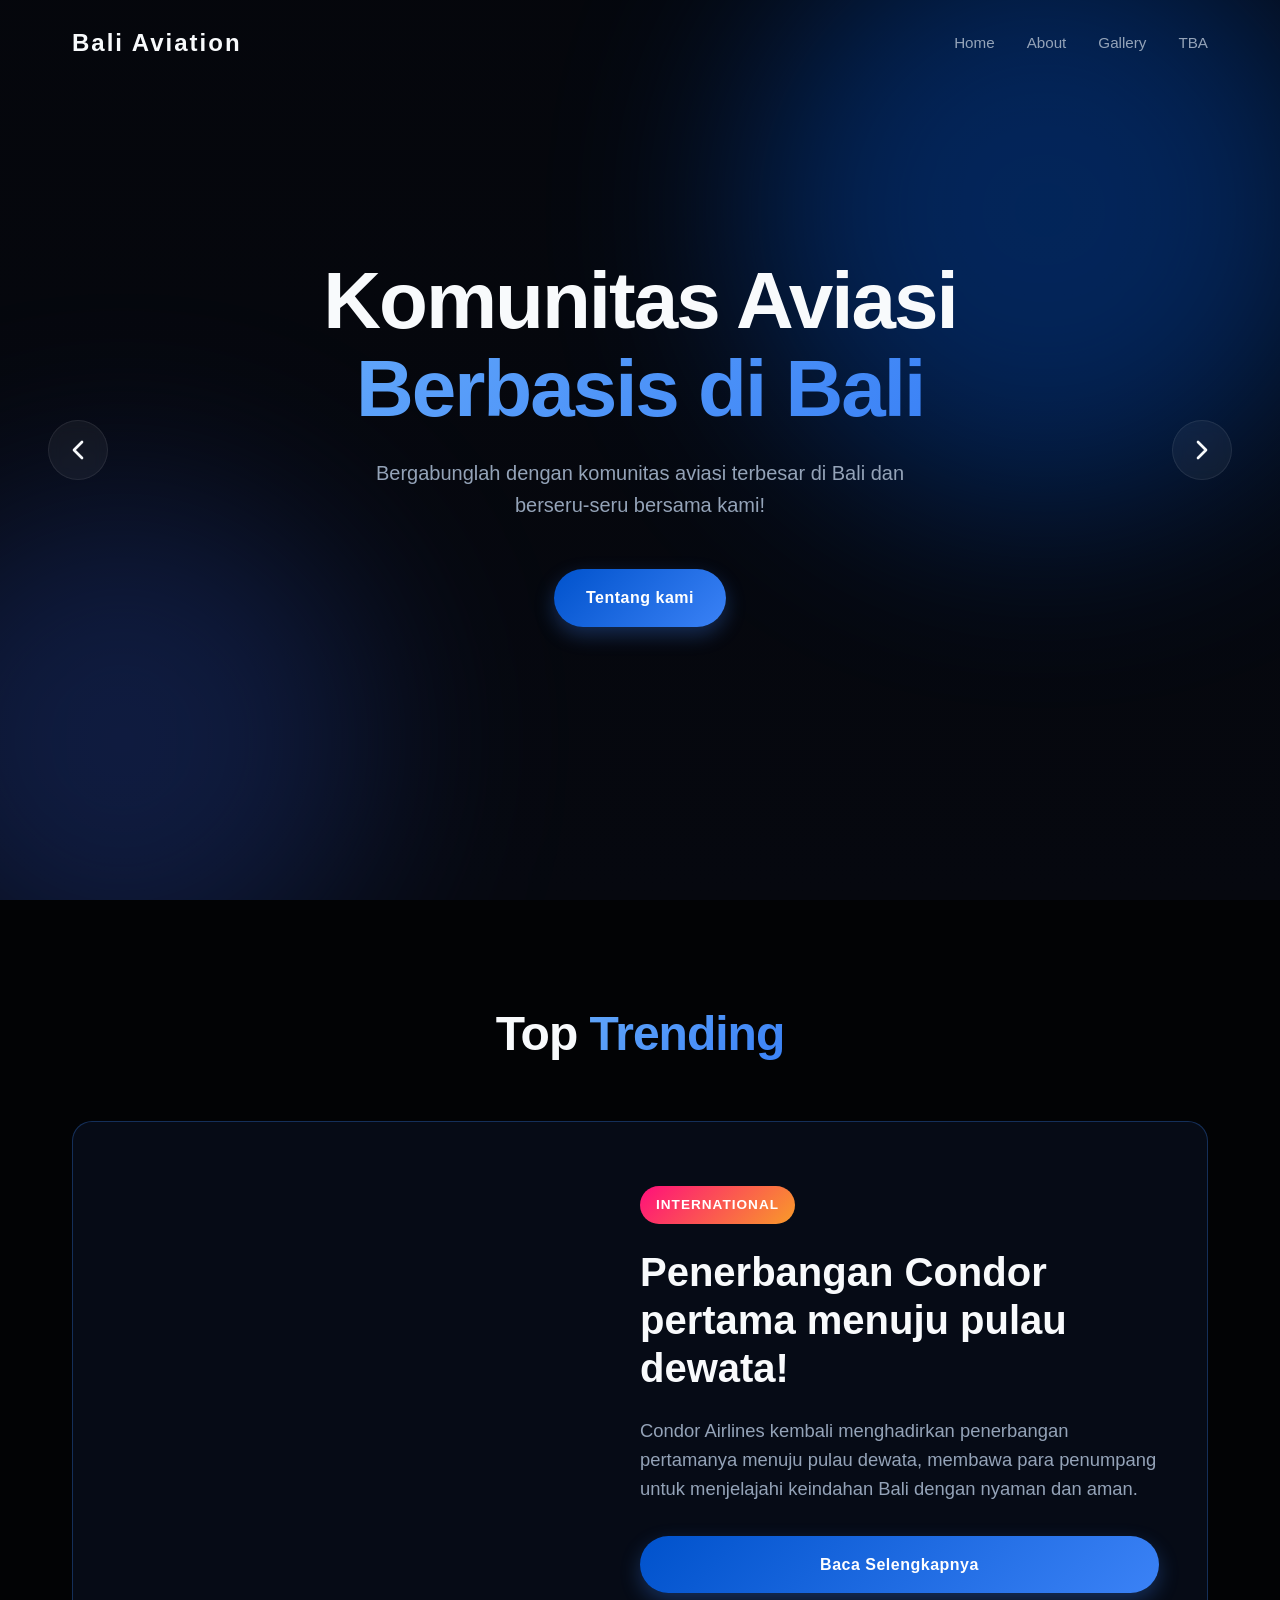
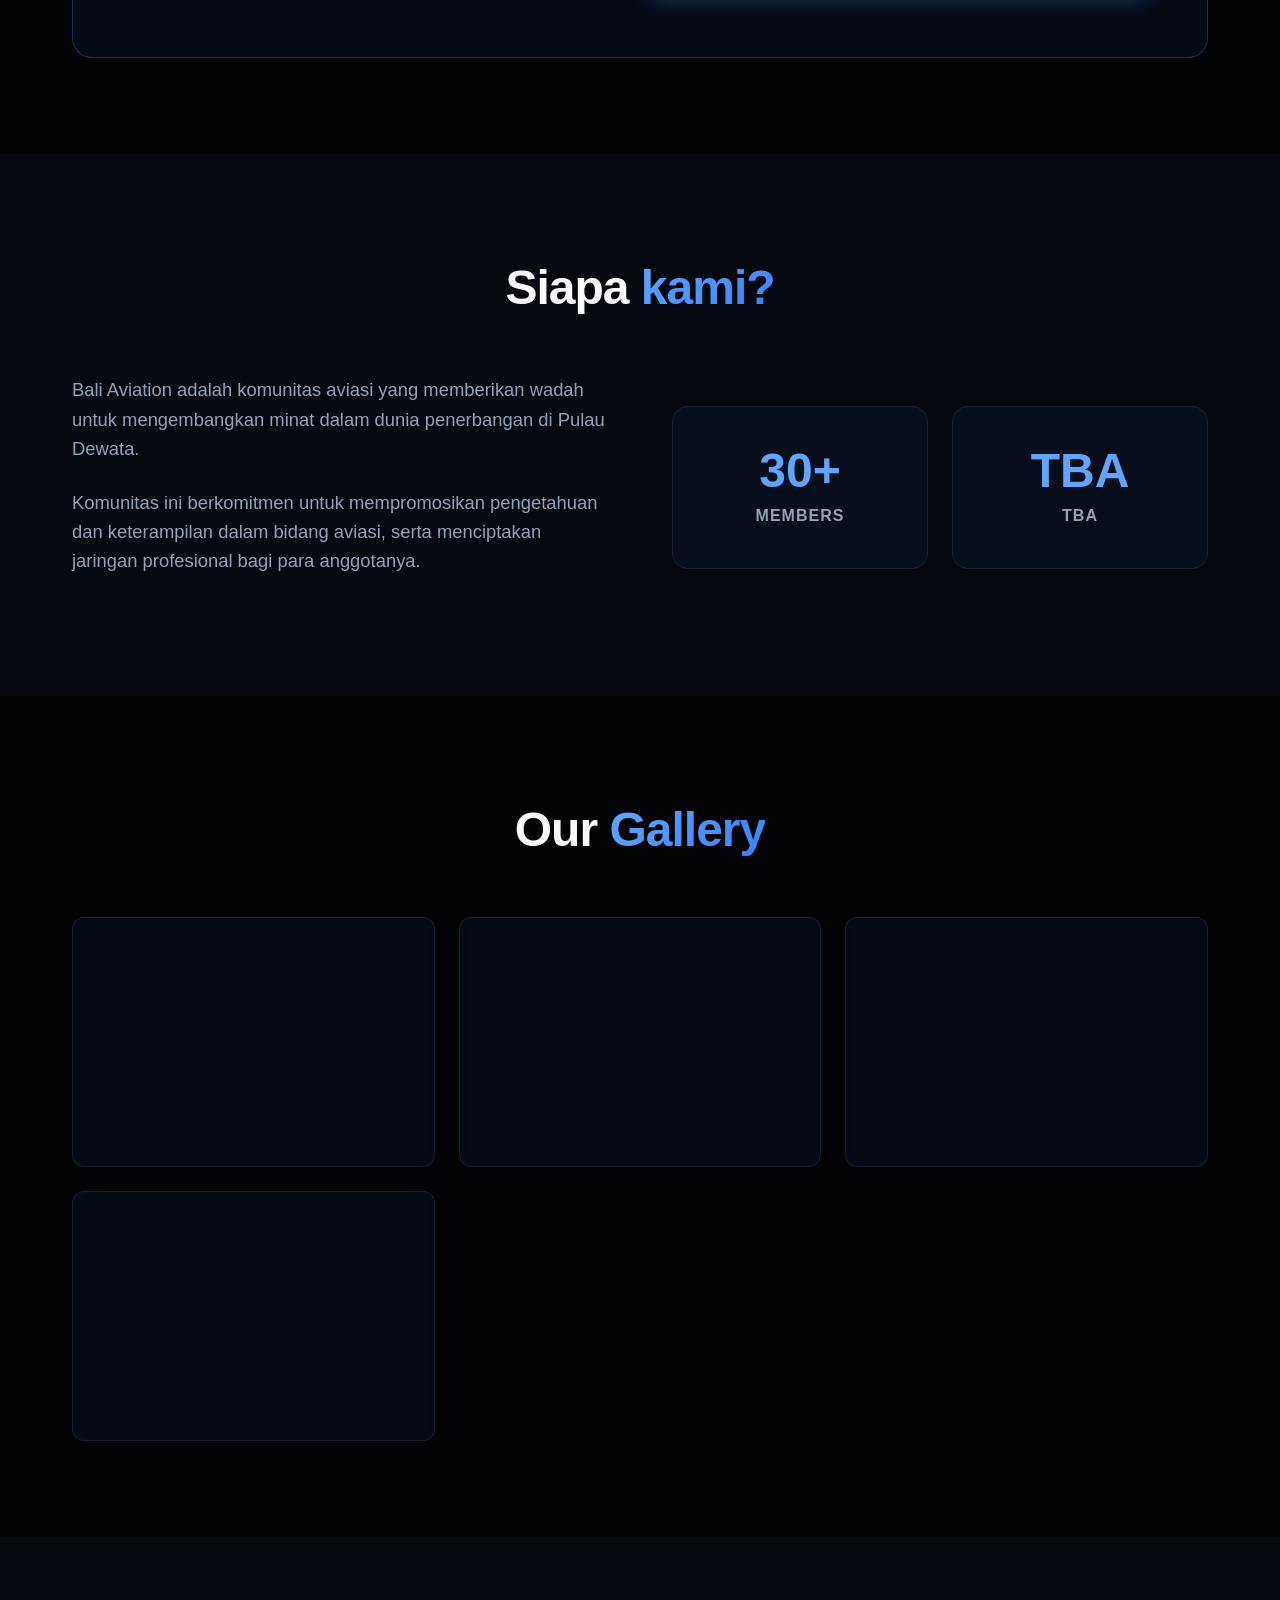
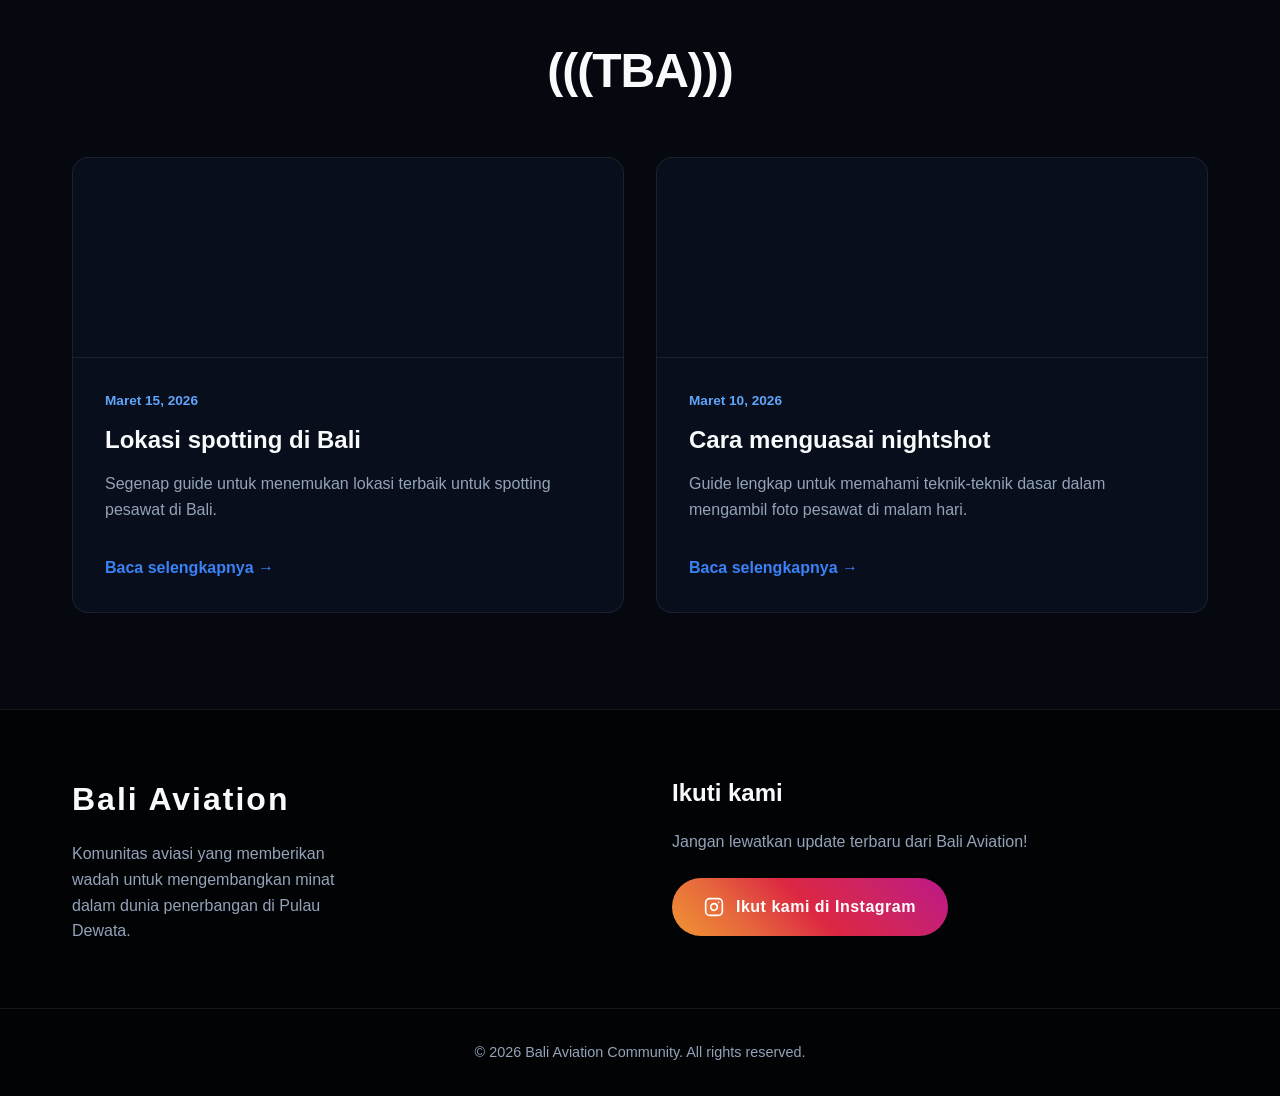
==== index.html @ 3924adbb "First commit" ====
<!DOCTYPE html>
<html lang="en">
<head>
    <meta charset="UTF-8">
    <meta name="viewport" content="width=device-width, initial-scale=1.0">
    <title>BA | Bali Aviation Community</title>
    <link href="https://fonts.cdnfonts.com/css/google-sans" rel="stylesheet">
    <link rel="stylesheet" href="styles.css">
</head>
<body>
    <!-- Navbar -->
    <nav id="navbar" class="glass-nav">
        <div class="nav-container">
            <a href="#" class="logo">Bali Aviation</a>
            <div class="mobile-menu-btn" id="mobile-menu-btn">
                <span></span><span></span><span></span>
            </div>
            <ul class="nav-links" id="nav-links">
                <li><a href="#home">Home</a></li>
                <li><a href="#about">About</a></li>
                <li><a href="#gallery">Gallery</a></li>
                <li><a href="#blog">TBA</a></li>
            </ul>
        </div>
    </nav>

    <!-- Hero Section -->
    <header id="home" class="hero section-padding">
        <div class="hero-slider">
            <div class="slide active" style="background-image: url('https://images.unsplash.com/photo-1556388158-158ea5ccacbd?q=80&w=2670&auto=format&fit=crop&ixlib=rb-4.1.0&ixid=M3wxMjA3fDB8MHxwaG90by1wYWdlfHx8fGVufDB8fHx8fA%3D%3D');"></div>
            <div class="slide" style="background-image: url('https://images.unsplash.com/photo-1646167657553-75db7e634bf6?q=80&w=2670&auto=format&fit=crop&ixlib=rb-4.1.0&ixid=M3wxMjA3fDB8MHxwaG90by1wYWdlfHx8fGVufDB8fHx8fA%3D%3D');"></div>
            <div class="slide" style="background-image: url('https://images.unsplash.com/photo-1725309131402-3ea04a5a6649?q=80&w=2670&auto=format&fit=crop&ixlib=rb-4.1.0&ixid=M3wxMjA3fDB8MHxwaG90by1wYWdlfHx8fGVufDB8fHx8fA%3D%3D');"></div>
            <div class="slider-overlay"></div>
        </div>
        
        <!-- Slider Controls -->
        <button class="slider-btn prev-btn" aria-label="Previous Slide">
            <svg xmlns="http://www.w3.org/2000/svg" width="32" height="32" viewBox="0 0 24 24" fill="none" stroke="currentColor" stroke-width="2" stroke-linecap="round" stroke-linejoin="round"><polyline points="15 18 9 12 15 6"></polyline></svg>
        </button>
        <button class="slider-btn next-btn" aria-label="Next Slide">
            <svg xmlns="http://www.w3.org/2000/svg" width="32" height="32" viewBox="0 0 24 24" fill="none" stroke="currentColor" stroke-width="2" stroke-linecap="round" stroke-linejoin="round"><polyline points="9 18 15 12 9 6"></polyline></svg>
        </button>

        <div class="hero-content fade-in">
            <h1 class="hero-title">Komunitas Aviasi<br><span class="text-gradient">Berbasis di Bali</span></h1>
            <p class="hero-subtitle">Bergabunglah dengan komunitas aviasi terbesar di Bali dan berseru-seru bersama kami!</p>
            <a href="#about" class="btn btn-primary">Tentang kami</a>
        </div>
        <div class="hero-shapes">
            <div class="shape shape-1"></div>
            <div class="shape shape-2"></div>
        </div>
    </header>

    <!-- Highlighted Blog Section -->
    <section id="viral" class="section-padding bg-darker">
        <div class="container fade-in">
            <h2 class="section-title">Top <span class="text-gradient">Trending</span></h2>
            <div class="highlight-blog">
                <article class="highlight-card card-hover">
                    <div class="highlight-img" style="background-image: url('https://images.unsplash.com/photo-1684261979774-97d5da6fa121?q=80&w=2670&auto=format&fit=crop&ixlib=rb-4.1.0&ixid=M3wxMjA3fDB8MHxwaG90by1wYWdlfHx8fGVufDB8fHx8fA%3D%3D');"></div>
                    <div class="highlight-content">
                        <div class="viral-badge">international</div>
                        <h3>Penerbangan Condor pertama menuju pulau dewata!</h3>
                        <p>Condor Airlines kembali menghadirkan penerbangan pertamanya menuju pulau dewata, membawa para penumpang untuk menjelajahi keindahan Bali dengan nyaman dan aman.</p>
                        <a href="blog-post.html" class="btn btn-primary">Baca Selengkapnya</a>
                    </div>
                </article>
            </div>
        </div>
    </section>

    <!-- About Section -->
    <section id="about" class="about section-padding">
        <div class="container fade-in">
            <h2 class="section-title">Siapa<span class="text-gradient"> kami?</span></h2>
            <div class="about-grid">
                <div class="about-text">
                    <p>Bali Aviation adalah komunitas aviasi yang memberikan wadah untuk mengembangkan minat dalam dunia penerbangan di Pulau Dewata.</p>
                    <p>Komunitas ini berkomitmen untuk mempromosikan pengetahuan dan keterampilan dalam bidang aviasi, serta menciptakan jaringan profesional bagi para anggotanya.</p>
                </div>
                <div class="about-stats">
                    <div class="stat-card glass-card">
                        <h3>30+</h3>
                        <p>Members</p>
                    </div>
                    <div class="stat-card glass-card">
                        <h3>TBA</h3>
                        <p>TBA</p>
                    </div>
                </div>
            </div>
        </div>
    </section>

    <!-- Gallery Section -->
    <section id="gallery" class="gallery section-padding bg-darker">
        <div class="container fade-in">
            <h2 class="section-title">Our <span class="text-gradient">Gallery</span></h2>
            <div class="gallery-grid">
                <div class="gallery-item glass-card card-hover" style="background-image: url('https://cdn.jetphotos.com/full/5/509675_1737194310.jpg');">
                    <div class="gallery-overlay"><span>TBA</span></div>
                </div>
                <div class="gallery-item glass-card card-hover" style="background-image: url('https://cdn.jetphotos.com/full/6/884282_1765967837.jpg');">
                    <div class="gallery-overlay"><span>TBA</span></div>
                </div>
                <div class="gallery-item glass-card card-hover" style="background-image: url('https://cdn.jetphotos.com/full/6/880632_1772157683.jpg');">
                    <div class="gallery-overlay"><span>TBA</span></div>
                </div>
                <div class="gallery-item glass-card card-hover" style="background-image: url('https://cdn.jetphotos.com/full/5/612756_1687608404.jpg');">
                    <div class="gallery-overlay"><span>TBA</span></div>
                </div>
            </div>
        </div>
    </section>

    <!-- Blog Section -->
    <section id="blog" class="blog section-padding">
        <div class="container fade-in">
            <h2 class="section-title">(((TBA)))</span></h2>
            <div class="blog-grid">
                <article class="blog-card glass-card card-hover">
                    <div class="blog-img" style="background-image: url('https://cdn.jetphotos.com/full/5/686742_1732455173.jpg');"></div>
                    <div class="blog-content">
                        <span class="blog-date">Maret 15, 2026</span>
                        <h3>Lokasi spotting di Bali </h3>
                        <p>Segenap guide untuk menemukan lokasi terbaik untuk spotting pesawat di Bali.</p>
                        <a href="blog-post.html" class="read-more">Baca selengkapnya &rarr;</a>
                    </div>
                </article>
                <article class="blog-card glass-card card-hover">
                    <div class="blog-img" style="background-image: url('https://cdn.jetphotos.com/full/5/509675_1737194310.jpg');"></div>
                    <div class="blog-content">
                        <span class="blog-date">Maret 10, 2026</span>
                        <h3>Cara menguasai nightshot</h3>
                        <p>Guide lengkap untuk memahami teknik-teknik dasar dalam mengambil foto pesawat di malam hari.</p>
                        <a href="blog-post.html" class="read-more">Baca selengkapnya &rarr;</a>
                    </div>
                </article>
            </div>
        </div>
    </section>

    <!-- Footer -->
    <footer class="footer">
        <div class="container footer-content fade-in">
            <div class="footer-brand">
                <h2>Bali Aviation</h2>
                <p>Komunitas aviasi yang memberikan wadah untuk mengembangkan minat dalam dunia penerbangan di Pulau Dewata.</p>
            </div>
            <div class="footer-social">
                <h3>Ikuti kami</h3>
                <p>Jangan lewatkan update terbaru dari Bali Aviation!</p>
                <a href="https://instagram.com/" target="_blank" class="btn btn-instagram">
                    <svg xmlns="http://www.w3.org/2000/svg" width="20" height="20" viewBox="0 0 24 24" fill="none" stroke="currentColor" stroke-width="2" stroke-linecap="round" stroke-linejoin="round"><rect x="2" y="2" width="20" height="20" rx="5" ry="5"></rect><path d="M16 11.37A4 4 0 1 1 12.63 8 4 4 0 0 1 16 11.37z"></path><line x1="17.5" y1="6.5" x2="17.51" y2="6.5"></line></svg>
                    Ikut kami di Instagram
                </a>
            </div>
        </div>
        <div class="footer-bottom">
            <p>&copy; 2026 Bali Aviation Community. All rights reserved.</p>
        </div>
    </footer>

    <script src="script.js"></script>
</body>
</html>
---- styles.css ----
/* Base & Typography */
:root {
    --bg-main: #06080F;
    --bg-darker: #020305;
    --primary-blue: #0052cc;
    --accent-blue: #3B82F6;
    --accent-light: #60A5FA;
    --text-main: #F8FAFC;
    --text-muted: #94A3B8;
    --glass-bg: rgba(13, 25, 48, 0.4);
    --glass-border: rgba(255, 255, 255, 0.08);
}

* {
    margin: 0;
    padding: 0;
    box-sizing: border-box;
    font-family: 'Product Sans', 'Google Sans', sans-serif;
}

body {
    background-color: var(--bg-main);
    color: var(--text-main);
    line-height: 1.6;
    overflow-x: hidden;
}

html {
    scroll-behavior: smooth;
}

a {
    text-decoration: none;
    color: inherit;
}

/* Utilities */
.container {
    max-width: 1200px;
    margin: 0 auto;
    padding: 0 2rem;
}

.section-padding {
    padding-top: 6rem;
    padding-bottom: 6rem;
}

.bg-darker {
    background-color: var(--bg-darker);
}

.text-gradient {
    background: linear-gradient(135deg, var(--accent-light), var(--accent-blue));
    -webkit-background-clip: text;
    -webkit-text-fill-color: transparent;
    background-clip: text;
}

.glass-card {
    background: var(--glass-bg);
    border: 1px solid var(--glass-border);
    border-radius: 16px;
    backdrop-filter: blur(12px);
    -webkit-backdrop-filter: blur(12px);
}

.card-hover {
    transition: transform 0.4s ease, box-shadow 0.4s ease, border-color 0.4s ease;
}

.card-hover:hover {
    transform: translateY(-8px);
    box-shadow: 0 20px 40px rgba(0, 0, 0, 0.4);
    border-color: rgba(255, 255, 255, 0.15);
}

.btn {
    display: inline-flex;
    align-items: center;
    justify-content: center;
    padding: 1rem 2rem;
    border-radius: 30px;
    font-weight: 600;
    letter-spacing: 0.5px;
    transition: all 0.3s ease;
    cursor: pointer;
    border: none;
}

.btn-primary {
    background: linear-gradient(135deg, var(--primary-blue), var(--accent-blue));
    color: white;
    box-shadow: 0 8px 20px rgba(59, 130, 246, 0.3);
}

.btn-primary:hover {
    box-shadow: 0 12px 28px rgba(59, 130, 246, 0.5);
    transform: translateY(-2px);
}

.section-title {
    font-size: 3rem;
    font-weight: 800;
    margin-bottom: 3rem;
    text-align: center;
    letter-spacing: -1px;
}

/* Navbar */
.glass-nav {
    position: fixed;
    top: 0;
    width: 100%;
    z-index: 1000;
    transition: all 0.4s ease;
    padding: 1.5rem 0;
}

.glass-nav.scrolled {
    background: rgba(6, 8, 15, 0.85);
    backdrop-filter: blur(16px);
    -webkit-backdrop-filter: blur(16px);
    padding: 1rem 0;
    border-bottom: 1px solid var(--glass-border);
}

.nav-container {
    max-width: 1200px;
    margin: 0 auto;
    padding: 0 2rem;
    display: flex;
    justify-content: space-between;
    align-items: center;
}

.logo {
    font-size: 1.5rem;
    font-weight: 800;
    letter-spacing: 2px;
    color: var(--text-main);
}

.nav-links {
    list-style: none;
    display: flex;
    gap: 2rem;
}

.mobile-menu-btn {
    display: none;
    flex-direction: column;
    gap: 5px;
    cursor: pointer;
    z-index: 1001;
}

.mobile-menu-btn span {
    width: 25px;
    height: 3px;
    background-color: var(--text-main);
    transition: all 0.3s ease;
    border-radius: 3px;
}

.mobile-menu-btn.active span:nth-child(1) {
    transform: translateY(8px) rotate(45deg);
}

.mobile-menu-btn.active span:nth-child(2) {
    opacity: 0;
}

.mobile-menu-btn.active span:nth-child(3) {
    transform: translateY(-8px) rotate(-45deg);
}

.nav-links li a {
    font-size: 0.95rem;
    font-weight: 500;
    color: var(--text-muted);
    transition: color 0.3s ease;
}

.nav-links li a:hover {
    color: var(--text-main);
}

/* Hero Section */
.hero {
    min-height: 100vh;
    display: flex;
    align-items: center;
    position: relative;
    overflow: hidden;
    padding-top: 5rem;
}

.hero-content {
    max-width: 800px;
    margin: 0 auto;
    text-align: center;
    position: relative;
    z-index: 10;
}

.badge {
    display: inline-block;
    padding: 0.5rem 1rem;
    background: rgba(59, 130, 246, 0.15);
    border: 1px solid rgba(59, 130, 246, 0.3);
    color: var(--accent-light);
    border-radius: 30px;
    font-size: 0.85rem;
    font-weight: 600;
    margin-bottom: 2rem;
    letter-spacing: 1px;
    text-transform: uppercase;
}

.hero-title {
    font-size: 5rem;
    font-weight: 800;
    line-height: 1.1;
    margin-bottom: 1.5rem;
    letter-spacing: -2px;
}

.hero-subtitle {
    font-size: 1.25rem;
    color: var(--text-muted);
    margin-bottom: 3rem;
    max-width: 600px;
    margin-left: auto;
    margin-right: auto;
}

.hero-slider {
    position: absolute;
    inset: 0;
    width: 100%;
    height: 100%;
    z-index: 0;
}
.hero-slider .slide {
    position: absolute;
    inset: 0;
    width: 100%;
    height: 100%;
    background-size: cover;
    background-position: center;
    opacity: 0;
    transition: opacity 1s ease-in-out;
    z-index: 1;
}
.hero-slider .slide.active {
    opacity: 1;
    z-index: 2;
}
.slider-overlay {
    position: absolute;
    inset: 0;
    width: 100%;
    height: 100%;
    background: linear-gradient(to bottom, rgba(2, 3, 5, 0.3), rgba(6, 8, 15, 0.95));
    z-index: 3;
}

/* Slider Controls */
.slider-btn {
    position: absolute;
    top: 50%;
    transform: translateY(-50%);
    background: rgba(255, 255, 255, 0.05);
    color: var(--text-main);
    border: 1px solid var(--glass-border);
    width: 60px;
    height: 60px;
    border-radius: 50%;
    display: flex;
    justify-content: center;
    align-items: center;
    cursor: pointer;
    z-index: 20;
    transition: all 0.3s ease;
    backdrop-filter: blur(8px);
    -webkit-backdrop-filter: blur(8px);
}
.slider-btn:hover {
    background: rgba(59, 130, 246, 0.2);
    border-color: var(--accent-blue);
    transform: translateY(-50%) scale(1.1);
}
.prev-btn { left: 3rem; }
.next-btn { right: 3rem; }

.hero-shapes {
    position: absolute;
    top: 0;
    left: 0;
    width: 100%;
    height: 100%;
    z-index: 1;
    overflow: hidden;
    pointer-events: none;
}

.shape {
    position: absolute;
    filter: blur(100px);
    border-radius: 50%;
    opacity: 0.4;
}

.shape-1 {
    top: -10%;
    right: -5%;
    width: 600px;
    height: 600px;
    background: var(--primary-blue);
    animation: float 10s infinite alternate;
}

.shape-2 {
    bottom: -10%;
    left: -10%;
    width: 500px;
    height: 500px;
    background: #1e3a8a;
    animation: float 8s infinite alternate-reverse;
}

@keyframes float {
    0% { transform: translateY(0) scale(1); }
    100% { transform: translateY(-30px) scale(1.1); }
}

/* About Section */
.about-grid {
    display: grid;
    grid-template-columns: 1fr 1fr;
    gap: 4rem;
    align-items: center;
}

.about-text p {
    font-size: 1.15rem;
    color: var(--text-muted);
    margin-bottom: 1.5rem;
}

.about-stats {
    display: grid;
    grid-template-columns: 1fr 1fr;
    gap: 1.5rem;
}

.stat-card {
    padding: 2.5rem 2rem;
    text-align: center;
}

.stat-card h3 {
    font-size: 3rem;
    font-weight: 800;
    color: var(--accent-light);
    margin-bottom: 0.5rem;
    line-height: 1;
}

.stat-card p {
    font-size: 1rem;
    font-weight: 600;
    color: var(--text-muted);
    text-transform: uppercase;
    letter-spacing: 1px;
}

/* Gallery Section */
.gallery-grid {
    display: grid;
    grid-template-columns: repeat(auto-fit, minmax(min(100%, 280px), 1fr));
    grid-auto-rows: 250px;
    gap: 1.5rem;
}

.gallery-item {
    position: relative;
    overflow: hidden;
    background-size: cover;
    background-position: center;
    border-radius: 12px;
}

.span-col-2 {
    grid-column: auto; /* Disabled explicit span to maintain fluid grid */
}

.gallery-overlay {
    position: absolute;
    inset: 0;
    background: linear-gradient(to top, rgba(0,0,0,0.8) 0%, rgba(0,0,0,0) 100%);
    display: flex;
    align-items: flex-end;
    padding: 1.5rem;
    opacity: 0;
    transition: opacity 0.3s ease;
}

.gallery-item:hover .gallery-overlay {
    opacity: 1;
}

.gallery-overlay span {
    font-size: 1.25rem;
    font-weight: 600;
    color: white;
}

/* Blog Section */
.blog-grid {
    display: grid;
    grid-template-columns: repeat(auto-fit, minmax(min(100%, 300px), 1fr));
    gap: 2rem;
}

.blog-card {
    display: flex;
    flex-direction: column;
    overflow: hidden;
}

.blog-img {
    height: 200px;
    background-size: cover;
    background-position: center;
    border-bottom: 1px solid var(--glass-border);
}

.blog-content {
    padding: 2rem;
    display: flex;
    flex-direction: column;
    flex-grow: 1;
}

.blog-date {
    font-size: 0.85rem;
    color: var(--accent-light);
    margin-bottom: 0.75rem;
    font-weight: 600;
}

.blog-content h3 {
    font-size: 1.5rem;
    margin-bottom: 1rem;
    line-height: 1.3;
}

.blog-content p {
    color: var(--text-muted);
    margin-bottom: 2rem;
    flex-grow: 1;
}

.read-more {
    font-weight: 600;
    color: var(--accent-blue);
    display: inline-flex;
    align-items: center;
    transition: color 0.3s ease;
}

.read-more:hover {
    color: var(--accent-light);
}

/* Highlighted Blog Section */
.highlight-blog {
    display: flex;
    flex-direction: column;
    gap: 2rem;
}
.highlight-card {
    display: flex;
    background: var(--glass-bg);
    border: 1px solid rgba(59, 130, 246, 0.3);
    border-radius: 20px;
    overflow: hidden;
    position: relative;
}
.highlight-img {
    flex: 1;
    min-height: 350px;
    background-size: cover;
    background-position: center;
}
.highlight-content {
    flex: 1;
    padding: 4rem 3rem;
    display: flex;
    flex-direction: column;
    justify-content: center;
}
.viral-badge {
    display: inline-flex;
    align-items: center;
    gap: 0.5rem;
    background: linear-gradient(135deg, #ff0f7b, #f89b29);
    color: white;
    padding: 0.5rem 1rem;
    border-radius: 30px;
    font-size: 0.85rem;
    font-weight: 800;
    text-transform: uppercase;
    letter-spacing: 1px;
    margin-bottom: 1.5rem;
    align-self: flex-start;
}
.highlight-content h3 {
    font-size: 2.5rem;
    margin-bottom: 1.5rem;
    line-height: 1.2;
}
.highlight-content p {
    font-size: 1.15rem;
    color: var(--text-muted);
    margin-bottom: 2rem;
}

/* Blog Post Page */
.post-header {
    margin-top: 8rem;
    text-align: center;
    margin-bottom: 3rem;
}
.post-title {
    font-size: 3.5rem;
    font-weight: 800;
    margin-bottom: 1rem;
    line-height: 1.2;
}
.post-meta {
    color: var(--text-muted);
    font-size: 1rem;
    margin-bottom: 2rem;
}
.post-hero-img {
    width: 100%;
    height: 500px;
    background-size: cover;
    background-position: center;
    border-radius: 20px;
    margin-bottom: 4rem;
    box-shadow: 0 20px 40px rgba(0,0,0,0.5);
}
.post-body {
    max-width: 800px;
    margin: 0 auto;
    font-size: 1.15rem;
    line-height: 1.8;
    color: #e2e8f0;
}
.post-body p {
    margin-bottom: 2rem;
}
.post-body h2 {
    font-size: 2rem;
    margin: 3rem 0 1.5rem;
    color: var(--accent-light);
}

/* Footer */
.footer {
    background-color: #020305;
    border-top: 1px solid var(--glass-border);
    padding-top: 4rem;
}

.footer-content {
    display: grid;
    grid-template-columns: 1fr 1fr;
    gap: 4rem;
    margin-bottom: 4rem;
}

.footer-brand h2 {
    font-size: 2rem;
    font-weight: 800;
    letter-spacing: 2px;
    margin-bottom: 1rem;
}

.footer-brand p {
    color: var(--text-muted);
    max-width: 300px;
}

.footer-social h3 {
    font-size: 1.5rem;
    margin-bottom: 1rem;
}

.footer-social p {
    color: var(--text-muted);
    margin-bottom: 1.5rem;
}

.btn-instagram {
    background: linear-gradient(45deg, #f09433 0%, #e6683c 25%, #dc2743 50%, #cc2366 75%, #bc1888 100%);
    color: white;
    gap: 0.75rem;
}

.btn-instagram:hover {
    box-shadow: 0 10px 25px rgba(220, 39, 67, 0.4);
    transform: translateY(-2px);
}

.footer-bottom {
    text-align: center;
    padding: 2rem 0;
    border-top: 1px solid var(--glass-border);
    color: var(--text-muted);
    font-size: 0.9rem;
}

/* Animations */
.fade-in {
    opacity: 0;
    transform: translateY(30px);
    transition: opacity 0.8s ease, transform 0.8s ease;
}

.fade-in.appear {
    opacity: 1;
    transform: translateY(0);
}

/* Responsive */
@media (min-width: 993px) {
    .span-col-2 { grid-column: span 2; }
}

@media (max-width: 992px) {
    .hero-title { font-size: 4rem; }
    .about-grid { grid-template-columns: 1fr; gap: 3rem; }
    .highlight-card { flex-direction: column; }
    .highlight-img { min-height: 250px; }
    .highlight-content { padding: 2.5rem 2rem; }
    .post-hero-img { height: 300px; }
    .post-title { font-size: 2.5rem; }
}

@media (max-width: 768px) {
    .mobile-menu-btn { display: flex; }
    
    .nav-links {
        position: fixed;
        top: 0;
        right: -100%;
        width: 70%;
        height: 100vh;
        background: rgba(6, 8, 15, 0.95);
        backdrop-filter: blur(20px);
        -webkit-backdrop-filter: blur(20px);
        flex-direction: column;
        justify-content: center;
        align-items: center;
        transition: right 0.4s ease;
        border-left: 1px solid var(--glass-border);
    }
    
    .nav-links.active { right: 0; }
    
    .nav-links li a { font-size: 1.25rem; }
    
    .hero-title { font-size: 3rem; }
    .hero-subtitle { font-size: 1.1rem; }
    
    .slider-btn { width: 45px; height: 45px; }
    .slider-btn svg { width: 24px; height: 24px; }
    .prev-btn { left: 1rem; }
    .next-btn { right: 1rem; }
    
    .container { padding: 0 1.25rem; }
    .section-padding { padding-top: 4rem; padding-bottom: 4rem; }
    .section-title { font-size: 2.2rem; margin-bottom: 2rem; }
    
    .about-text p { font-size: 1rem; }
    
    .footer-content { grid-template-columns: 1fr; gap: 2rem; text-align: center; }
    .footer-brand p { margin: 0 auto; }
    .viral-badge { align-self: center; }
    
    .post-header { margin-top: 6rem; }
    .post-title { font-size: 2rem; }
    .post-hero-img { height: 250px; }
}

@media (max-width: 480px) {
    .hero-title { font-size: 2.5rem; }
    .highlight-content h3 { font-size: 1.8rem; }
    .highlight-img { min-height: 200px; }
    .highlight-content { padding: 2rem 1.5rem; }
}
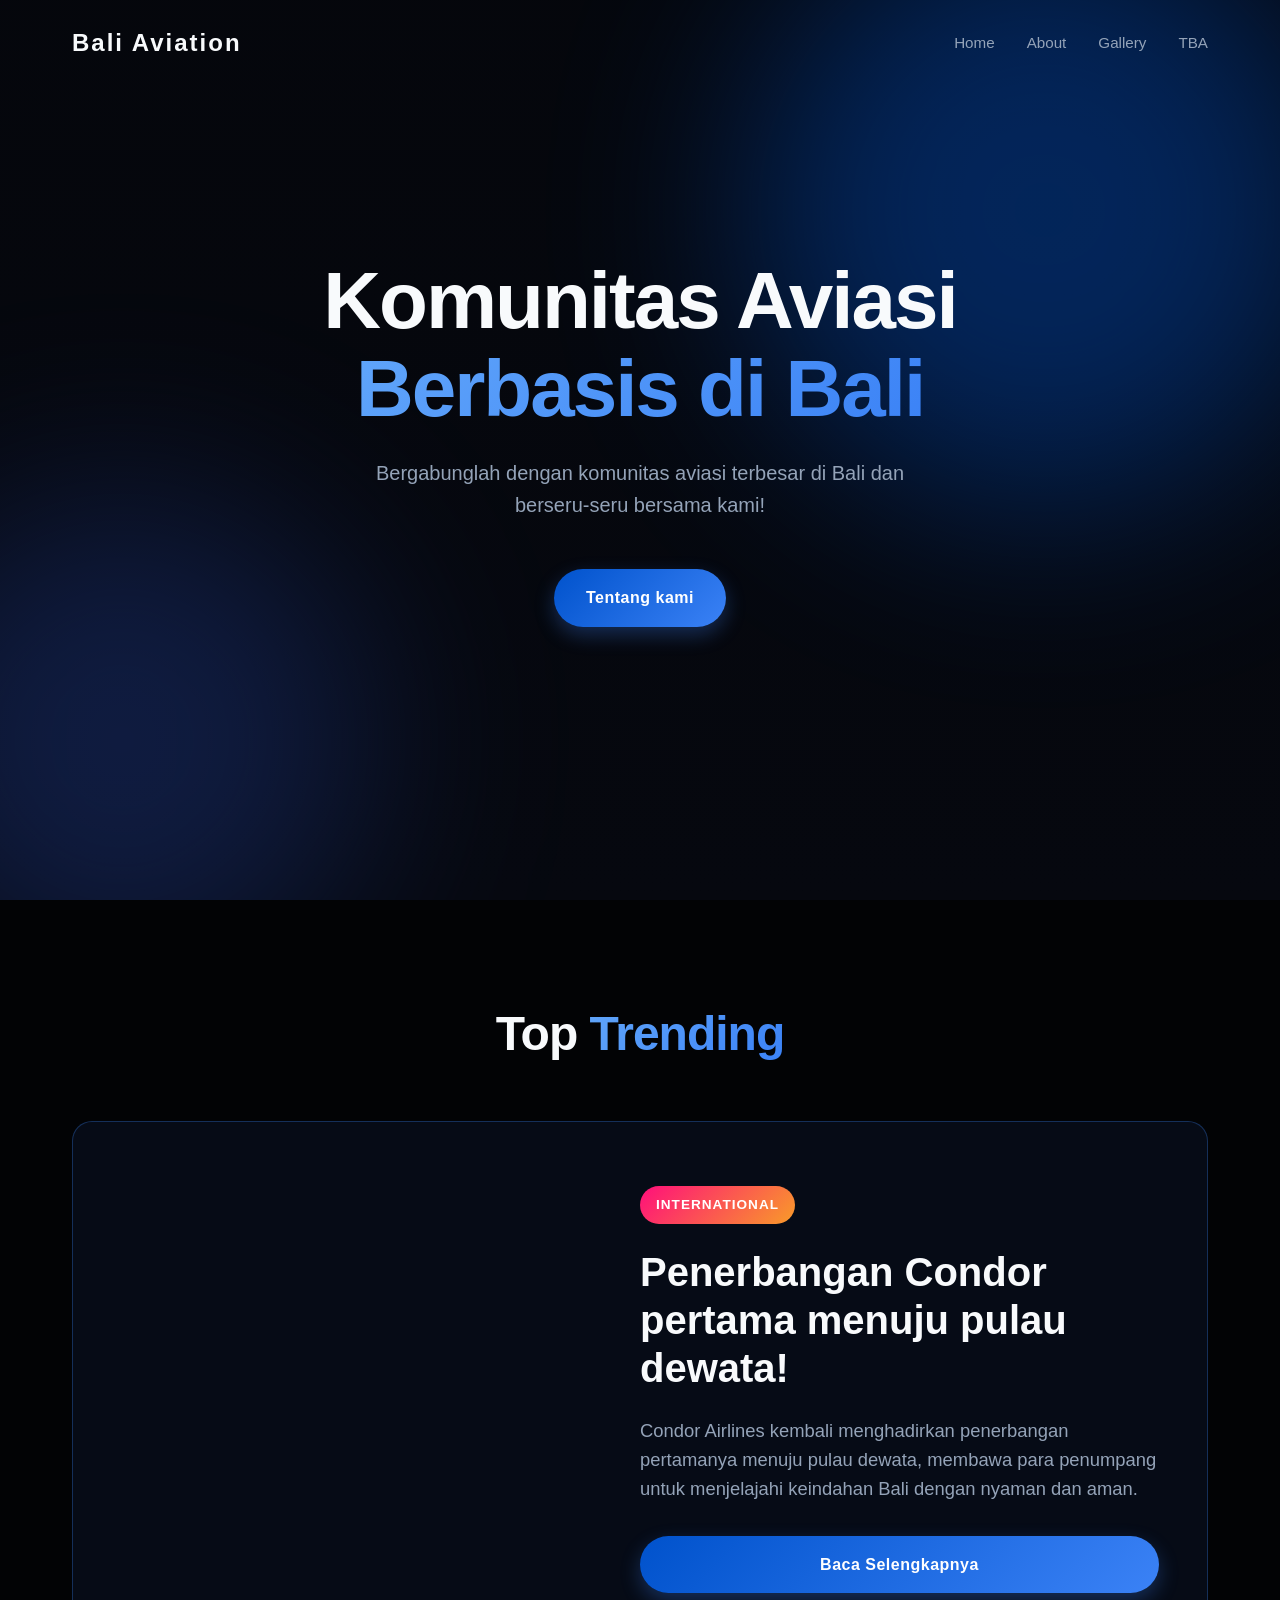
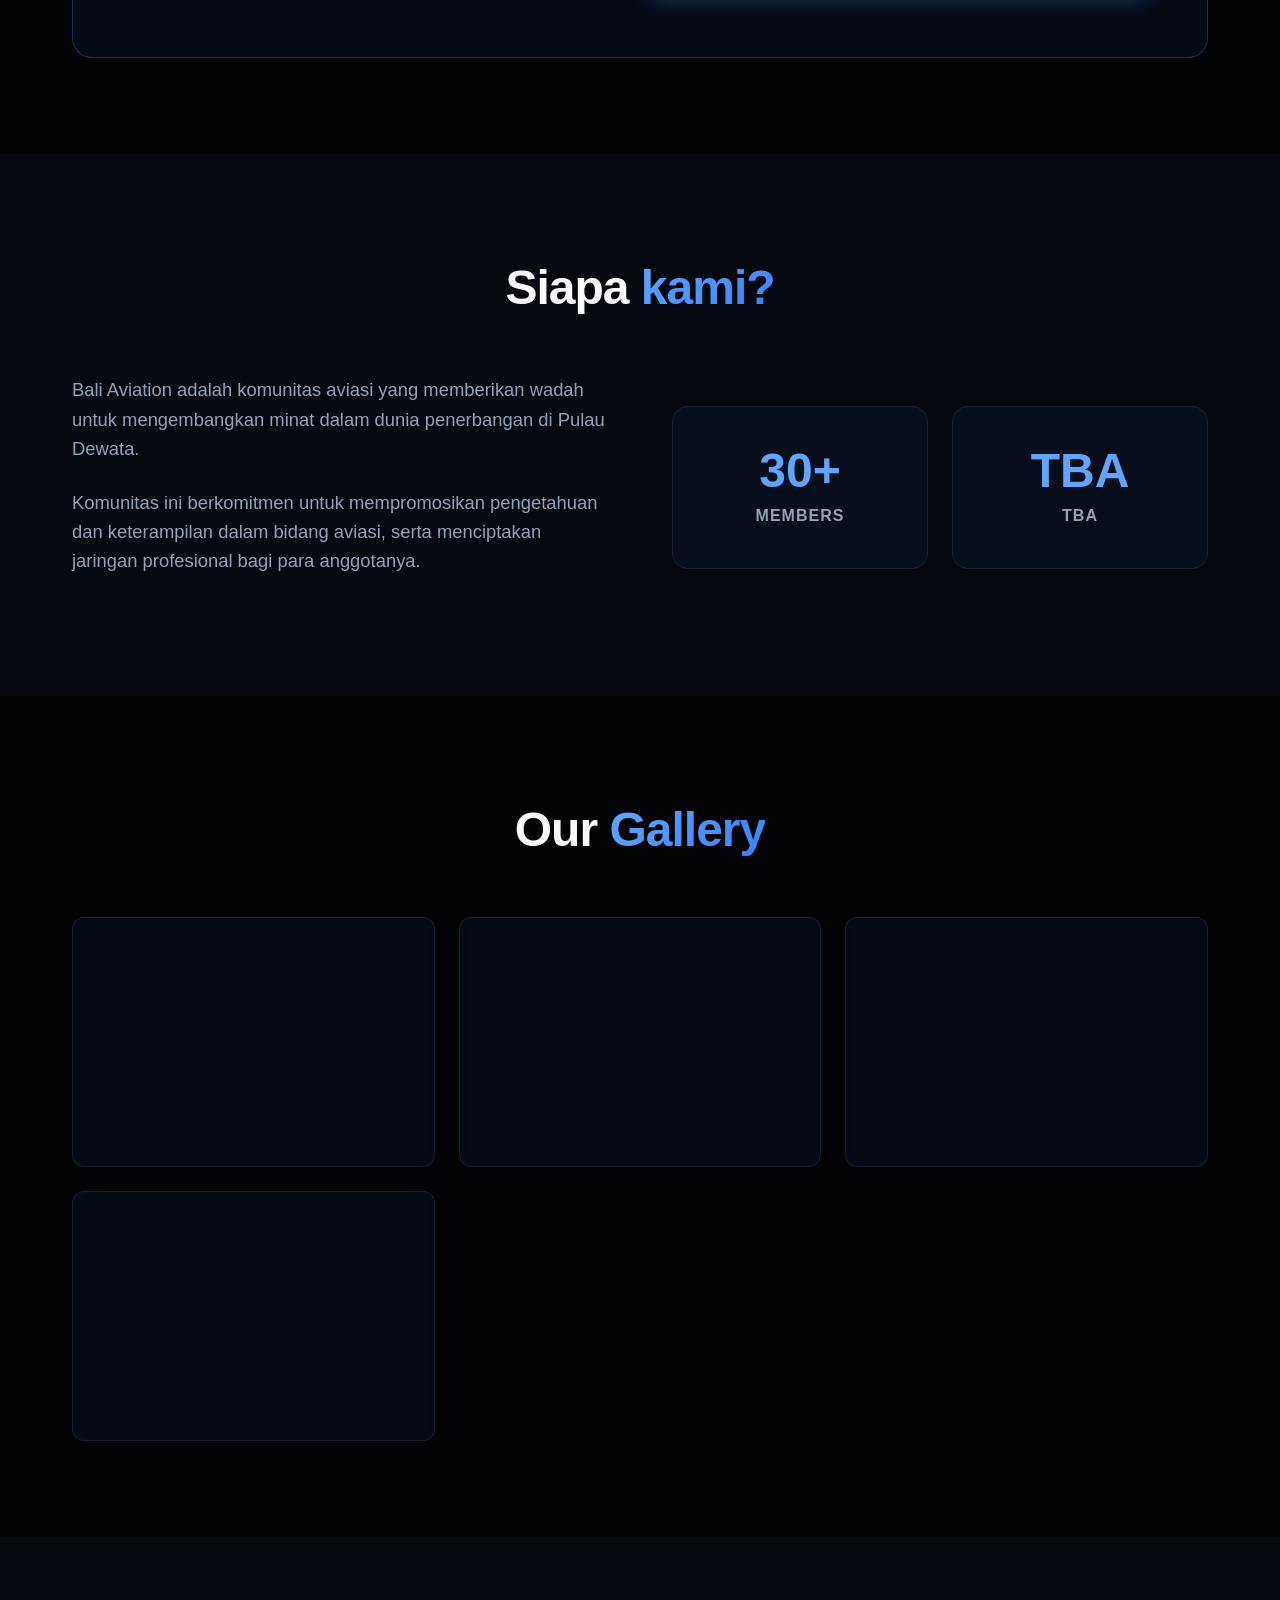
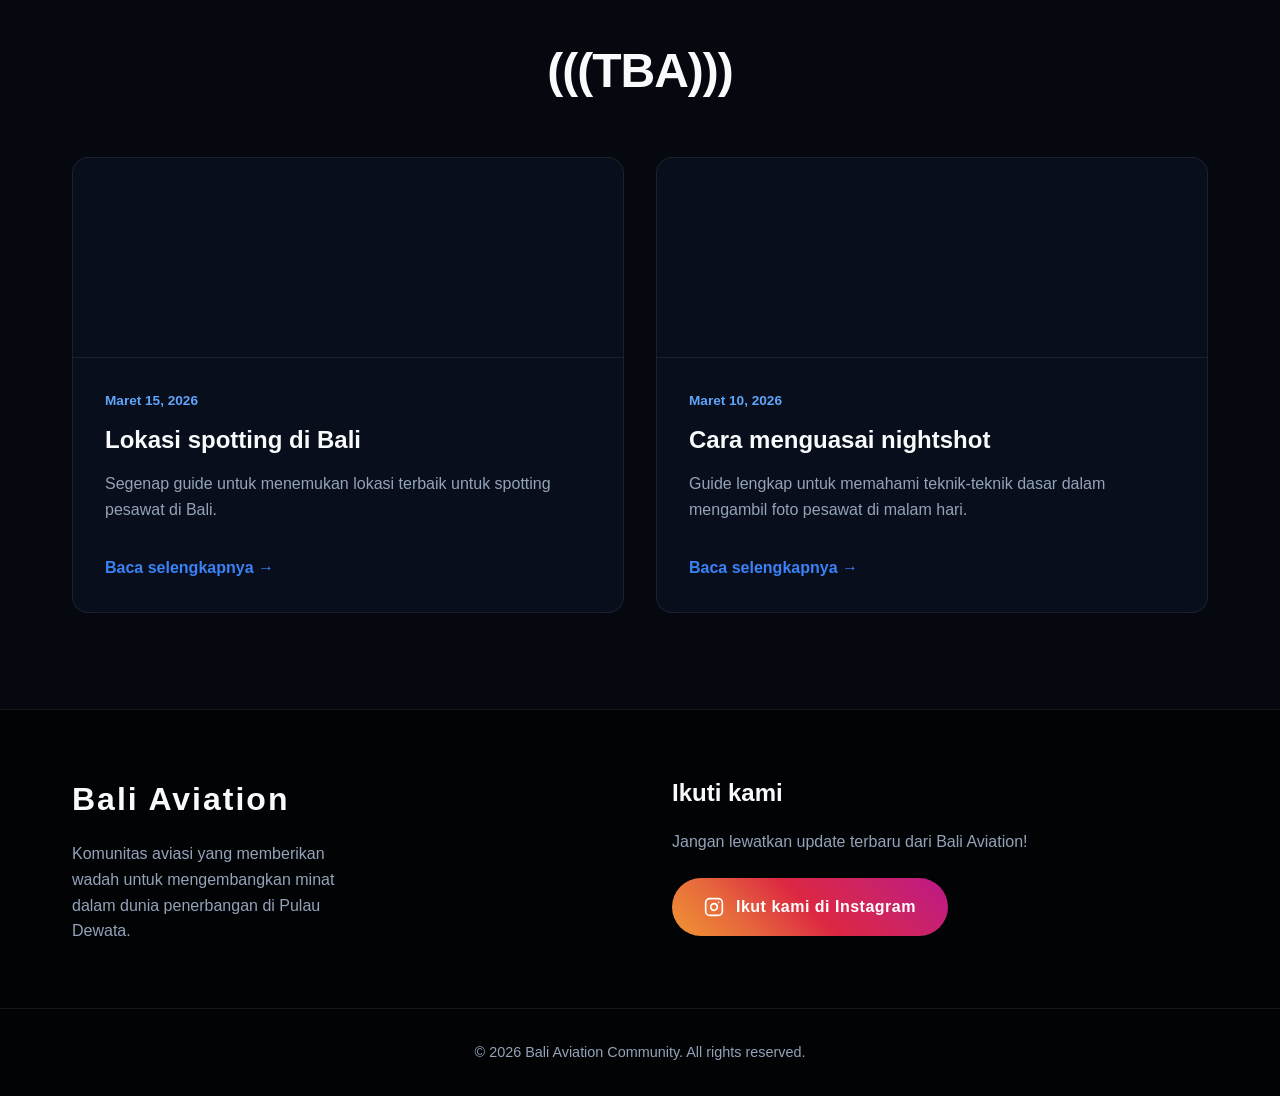
==== commit 0eee2fcc: "delete button slider" ====
--- a/index.html
+++ b/index.html
@@ -32,15 +32,7 @@
             <div class="slide" style="background-image: url('https://images.unsplash.com/photo-1725309131402-3ea04a5a6649?q=80&w=2670&auto=format&fit=crop&ixlib=rb-4.1.0&ixid=M3wxMjA3fDB8MHxwaG90by1wYWdlfHx8fGVufDB8fHx8fA%3D%3D');"></div>
             <div class="slider-overlay"></div>
         </div>
-        
-        <!-- Slider Controls -->
-        <button class="slider-btn prev-btn" aria-label="Previous Slide">
-            <svg xmlns="http://www.w3.org/2000/svg" width="32" height="32" viewBox="0 0 24 24" fill="none" stroke="currentColor" stroke-width="2" stroke-linecap="round" stroke-linejoin="round"><polyline points="15 18 9 12 15 6"></polyline></svg>
-        </button>
-        <button class="slider-btn next-btn" aria-label="Next Slide">
-            <svg xmlns="http://www.w3.org/2000/svg" width="32" height="32" viewBox="0 0 24 24" fill="none" stroke="currentColor" stroke-width="2" stroke-linecap="round" stroke-linejoin="round"><polyline points="9 18 15 12 9 6"></polyline></svg>
-        </button>
-
+                
         <div class="hero-content fade-in">
             <h1 class="hero-title">Komunitas Aviasi<br><span class="text-gradient">Berbasis di Bali</span></h1>
             <p class="hero-subtitle">Bergabunglah dengan komunitas aviasi terbesar di Bali dan berseru-seru bersama kami!</p>
